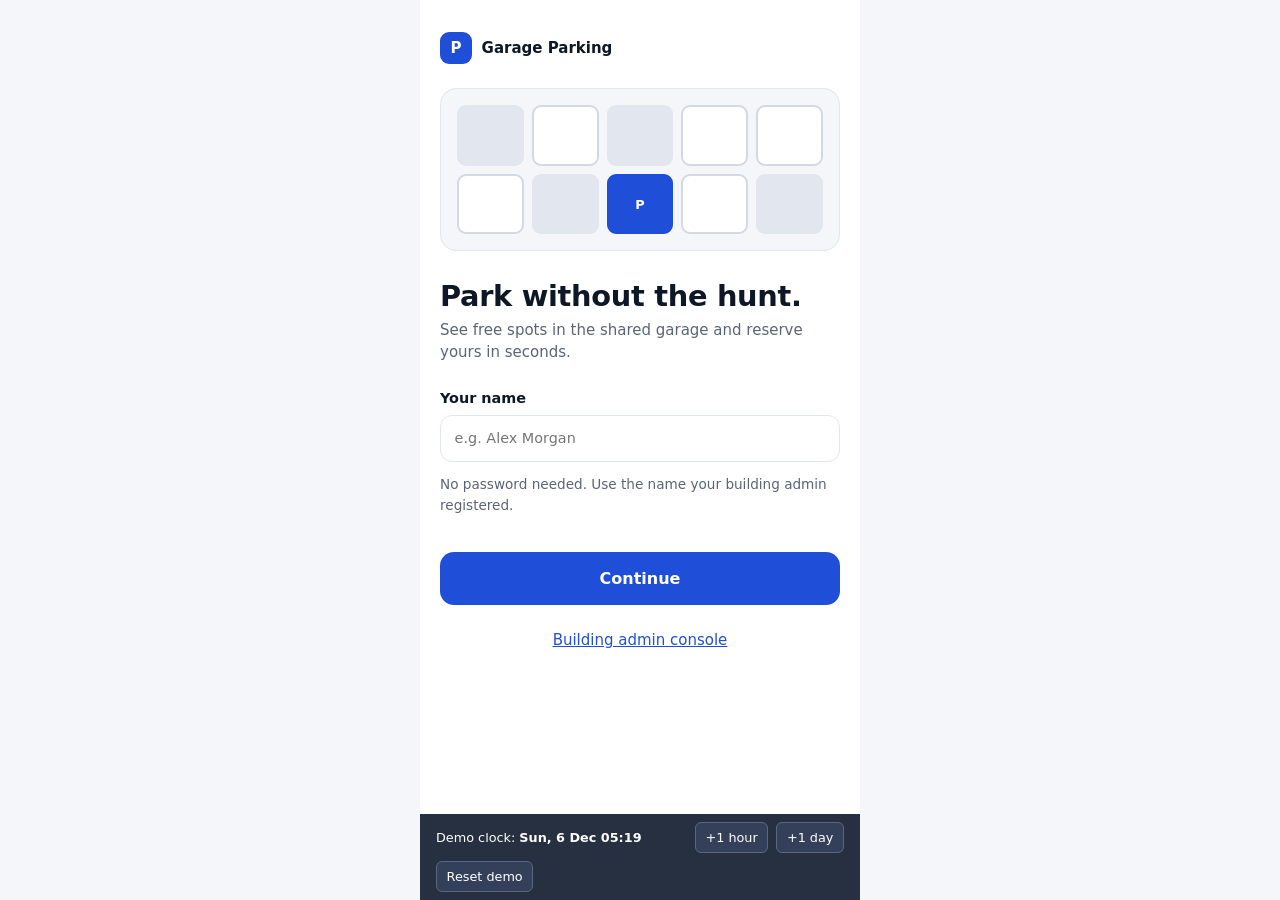
==== mockup/index.html @ e89934b0 "Mockup website in the design style, double-booking fix, plan update Co-Authored-By: Claude Opus 5.5 " ====
<!doctype html>
<!-- Screen 1: Sign in. Drivers identify themselves by name only, no password. -->
<html lang="en">
<head>
  <meta charset="utf-8">
  <meta name="viewport" content="width=device-width, initial-scale=1">
  <title>Garage Parking</title>
  <link rel="stylesheet" href="style.css">
</head>
<body>
  <div class="phone">
    <div class="welcome">
      <span class="logo"><i>P</i>Garage Parking</span>
      <div class="hero"><span class="t"></span><span></span><span class="t"></span><span></span><span></span>
        <span></span><span class="t"></span><span class="p">P</span><span></span><span class="t"></span></div>
      <div><h1>Park without the hunt.</h1>
        <p class="muted">See free spots in the shared garage and reserve yours in seconds.</p></div>
      <form id="form">
        <label class="field">Your name <input type="text" id="name" placeholder="e.g. Alex Morgan" autocomplete="name" required></label>
        <p class="hint">No password needed. Use the name your building admin registered.</p>
        <p class="error" id="error" role="alert"></p>
        <button class="btn" type="submit">Continue</button>
      </form>
      <p class="center"><a href="admin-spots.html">Building admin console</a></p>
    </div>
  </div>
  <script src="store.js"></script>
  <script src="ui.js"></script>
  <script>
    // Already signed in: go straight to finding a spot.
    const db = Store.load();
    if (db.currentDriver) location.replace('find.html');
    UI.demo(db, document.querySelector('.phone'));
    document.getElementById('form').addEventListener('submit', (e) => {
      e.preventDefault();
      try { Store.signIn(db, document.getElementById('name').value); location.href = 'find.html'; }
      catch (err) { document.getElementById('error').textContent = err.message; }
    });
  </script>
</body>
</html>
---- mockup/style.css ----
/* style.css - shared look for all screens, following "Garage Parking App Prototype.html".
   Driver screens: a phone-width column. Admin screens: sidebar + content. */
:root {
  --blue: #1f4fd8; --blue-text: #173daa; --blue-soft: #e8eefc;
  --text: #0e1726; --muted: #5b6475; --line: #e2e6ee; --bg: #f4f6fa; --card: #fff;
  --free-line: #9db0d6; --taken: #e2e6ee;
  --green-soft: #ddf3ea; --green-text: #0b5e41; --grey-soft: #edeff3; --grey-text: #3a4352;
  --warn-soft: #fff4d6; --warn-text: #7a5600; --error: #b3261e;
}
* { box-sizing: border-box; }
body { margin: 0; font: 15px/1.5 Inter, system-ui, -apple-system, "Segoe UI", Roboto, sans-serif; background: var(--bg); color: var(--text); }
h1 { font-size: 1.45rem; font-weight: 800; margin: 0; letter-spacing: -.01em; }
h2 { font-size: 1rem; font-weight: 800; margin: 0; }
p { margin: 0; }
a { color: var(--blue); }
.muted { color: var(--muted); }
.label { font-size: .85rem; font-weight: 700; color: var(--muted); margin: 1.25rem 0 .5rem; }
.error { color: var(--error); font-weight: 600; min-height: 1.4em; margin: .5rem 0; }
.card { background: var(--card); border: 1px solid var(--line); border-radius: 16px; padding: 1rem; }

/* Logo: blue "P" tile */
.logo { display: flex; align-items: center; gap: .6rem; font-weight: 800; color: var(--text); text-decoration: none; }
.logo i { display: grid; place-items: center; width: 32px; height: 32px; border-radius: 9px; background: var(--blue); color: #fff; font-style: normal; font-weight: 800; }
.logo small { display: block; font-size: .75rem; font-weight: 500; color: var(--muted); }

/* Buttons */
.btn { display: block; width: 100%; padding: .9rem 1rem; font: inherit; font-size: 1rem; font-weight: 700; text-align: center; border: 0; border-radius: 14px; background: var(--blue); color: #fff; cursor: pointer; text-decoration: none; }
.btn:disabled { background: #b8c0cc; cursor: default; }
.btn.ghost { background: transparent; color: var(--blue); }
.btn.small { display: inline-block; width: auto; padding: .55rem 1rem; font-size: .9rem; border-radius: 10px; }
input[type=text], select { display: block; width: 100%; padding: .75rem .85rem; font: inherit; border: 1px solid var(--line); border-radius: 12px; background: #fff; color: var(--text); }
input:focus, select:focus, button:focus-visible { outline: 2px solid var(--blue); outline-offset: 2px; }
.field { display: block; font-weight: 700; font-size: .9rem; margin-bottom: .75rem; }
.field input, .field select { margin-top: .35rem; font-weight: 400; }

/* ---------- Driver app ---------- */
.phone { max-width: 440px; margin: 0 auto; min-height: 100vh; background: var(--card); display: flex; flex-direction: column; }
.phone main { flex: 1; padding: 1rem 1.25rem 1.5rem; background: var(--bg); }
.app-head { display: flex; justify-content: space-between; align-items: center; padding: 1rem 1.25rem .75rem; background: var(--card); border-bottom: 1px solid var(--line); }
.hello { font-size: .85rem; color: var(--muted); }
.avatar { width: 40px; height: 40px; border-radius: 50%; border: 0; background: var(--blue-soft); color: var(--blue-text); font: inherit; font-weight: 800; cursor: pointer; }
.tabs { display: flex; gap: 1.25rem; padding: 0 1.25rem; background: var(--card); border-bottom: 1px solid var(--line); }
.tabs a { padding: .6rem 0; color: var(--muted); font-weight: 600; text-decoration: none; border-bottom: 2px solid transparent; }
.tabs a[aria-current="page"] { color: var(--blue); border-color: var(--blue); }

/* Sign-in screen */
.welcome { padding: 2rem 1.25rem; display: flex; flex-direction: column; gap: 1.5rem; flex: 1; }
.hero { display: grid; grid-template-columns: repeat(5, 1fr); gap: .5rem; padding: 1rem; background: var(--bg); border: 1px solid var(--line); border-radius: 16px; }
.hero span { aspect-ratio: 1.1; border-radius: 9px; border: 2px solid #d3d9e4; background: #fff; }
.hero span.t { background: var(--taken); border-color: var(--taken); }
.hero span.p { background: var(--blue); border-color: var(--blue); color: #fff; display: grid; place-items: center; font-weight: 800; font-size: .8rem; }
.welcome h1 { font-size: 1.8rem; }
.hint { font-size: .85rem; color: var(--muted); margin-top: .4rem; }

/* Vehicle cards and day chips */
.choices { display: grid; grid-template-columns: repeat(3, 1fr); gap: .5rem; }
.days { display: grid; grid-template-columns: repeat(4, 1fr); gap: .5rem; }
.choice { text-align: left; padding: .75rem; border: 2px solid var(--line); border-radius: 16px; background: #fff; color: var(--text); font: inherit; cursor: pointer; }
.choice svg { width: 22px; height: 22px; display: block; margin-bottom: .5rem; }
.choice b { display: block; font-size: .9rem; }
.choice small { font-size: .8rem; color: var(--muted); }
.choice[aria-pressed="true"] { background: var(--blue); border-color: var(--blue); color: #fff; }
.choice[aria-pressed="true"] small { color: #dbe4fb; }
.day { text-align: center; padding: .5rem .25rem; border-radius: 14px; }
.day[aria-pressed="true"] { background: var(--blue-soft); color: var(--blue-text); border-color: var(--blue); }
.day[aria-pressed="true"] small { color: var(--blue-text); }
.slots { display: grid; grid-template-columns: repeat(5, 1fr); gap: .4rem; }
.slot { padding: .5rem 0; border: 2px solid var(--line); border-radius: 10px; background: #fff; font: inherit; font-size: .85rem; font-weight: 700; color: var(--text); cursor: pointer; }
.slot[aria-pressed="true"] { background: var(--blue-soft); border-color: var(--blue); color: var(--blue-text); }
.slot:disabled { color: #b0b7c3; background: var(--bg); cursor: default; }

/* Spot grid */
.pick { margin-top: 1.25rem; }
.pick-head { display: flex; justify-content: space-between; align-items: baseline; }
.free-count { color: var(--green-text); font-weight: 700; font-size: .9rem; }
.legend { display: flex; gap: 1rem; font-size: .8rem; color: var(--muted); margin: .6rem 0 .75rem; }
.legend span::before { content: ""; display: inline-block; width: 12px; height: 12px; border-radius: 3px; margin-right: .35rem; vertical-align: -1px; border: 1px solid var(--free-line); background: #fff; }
.legend .t::before { background: var(--taken); border-color: var(--taken); }
.legend .s::before { background: var(--blue); border-color: var(--blue); }
.grid { display: grid; grid-template-columns: repeat(5, 1fr); gap: .5rem; }
.spot { padding: .7rem 0; border-radius: 10px; font: inherit; font-size: .82rem; font-weight: 700; border: 1px solid var(--free-line); background: #fff; color: var(--blue-text); cursor: pointer; }
.spot.taken { background: var(--taken); border-color: var(--taken); color: var(--muted); font-weight: 600; cursor: not-allowed; }
.spot[aria-pressed="true"] { background: var(--blue); border-color: var(--blue); color: #fff; font-weight: 800; }
.sticky { position: sticky; bottom: 0; padding: .75rem 0 .25rem; background: linear-gradient(transparent, var(--bg) 30%); }

/* Reservation and check-in screens */
.eyebrow { font-size: .85rem; font-weight: 700; color: var(--muted); }
.spot-number { text-align: center; padding: 1.25rem; margin: 1rem 0; border-radius: 16px; background: var(--blue-soft); }
.spot-number b { display: block; font-size: 3.2rem; font-weight: 800; color: var(--blue-text); line-height: 1.1; }
.facts { display: grid; grid-template-columns: auto 1fr; gap: .45rem 1rem; margin: 0 0 1rem; }
.facts dt { color: var(--muted); }
.facts dd { margin: 0; font-weight: 700; text-align: right; }
.note { font-size: .88rem; padding: .75rem .9rem; border-radius: 12px; background: var(--warn-soft); color: var(--warn-text); margin-bottom: 1rem; }
.done-icon { width: 64px; height: 64px; border-radius: 50%; background: var(--green-soft); color: var(--green-text); display: grid; place-items: center; font-size: 2rem; margin: 1rem auto; }
.center { text-align: center; }
.stack > * + * { margin-top: .6rem; }

/* My reservations list */
.res { display: flex; gap: 1rem; align-items: center; text-decoration: none; color: var(--text); margin-bottom: .6rem; }
.res .num { font-size: 1.3rem; font-weight: 800; min-width: 4rem; color: var(--blue-text); }
.res .info { flex: 1; font-size: .9rem; }

/* Status pills (same colours as the design's admin table) */
.pill { display: inline-block; font-size: .75rem; font-weight: 700; padding: .15rem .6rem; border-radius: 13px; }
.pill.free { background: var(--green-soft); color: var(--green-text); }
.pill.reserved { background: var(--blue-soft); color: var(--blue-text); }
.pill.checked-in { background: var(--grey-soft); color: var(--grey-text); }
.pill.released, .pill.warn { background: var(--warn-soft); color: var(--warn-text); }

/* No-show reminder pop-up */
.overlay { position: fixed; inset: 0; background: rgba(14, 23, 38, .45); display: grid; place-items: end center; padding: 1rem; }
.modal { background: #fff; border-radius: 20px; padding: 1.25rem; max-width: 420px; width: 100%; }
.modal h2 { font-size: 1.15rem; margin-bottom: .5rem; }
.modal p { color: var(--muted); margin-bottom: 1rem; }

/* ---------- Admin console ---------- */
.admin { display: grid; grid-template-columns: 220px 1fr; min-height: 100vh; }
.side { background: var(--card); border-right: 1px solid var(--line); padding: 1.25rem .75rem; }
.side nav { margin-top: 1.5rem; display: flex; flex-direction: column; gap: .25rem; }
.side nav a { padding: .55rem .75rem; border-radius: 10px; color: var(--text); font-weight: 600; text-decoration: none; }
.side nav a[aria-current="page"] { background: var(--blue-soft); color: var(--blue-text); }
.content { padding: 1.5rem 2rem 2rem; max-width: 1000px; }
.content > * + * { margin-top: 1.25rem; }
.sub { color: var(--muted); margin-top: .25rem; }
.stats { display: grid; grid-template-columns: repeat(3, 1fr); gap: 1rem; }
.stats b { display: block; font-size: 1.8rem; font-weight: 800; }
.stats small { color: var(--muted); }
.form-row { display: grid; grid-template-columns: 1fr 1fr auto; gap: .75rem; align-items: end; }
.form-row .field { margin: 0; }
.table-head { display: flex; justify-content: space-between; align-items: center; gap: 1rem; flex-wrap: wrap; margin-bottom: .75rem; }
.filters { display: flex; gap: .4rem; flex-wrap: wrap; }
.filters button { padding: .35rem .8rem; border-radius: 99px; border: 1px solid var(--line); background: #fff; font: inherit; font-size: .85rem; font-weight: 700; cursor: pointer; }
.filters button[aria-pressed="true"] { background: var(--blue); border-color: var(--blue); color: #fff; }
table { width: 100%; border-collapse: collapse; font-size: .9rem; }
th { text-align: left; font-size: .78rem; color: var(--muted); font-weight: 700; padding: .6rem .75rem; background: var(--bg); }
td { padding: .7rem .75rem; border-top: 1px solid var(--line); }
td:first-child { font-weight: 800; }
.link-danger { border: 0; background: none; color: var(--error); font: inherit; font-weight: 600; cursor: pointer; }
.who { display: flex; align-items: center; gap: .6rem; }
.who i { display: grid; place-items: center; width: 30px; height: 30px; border-radius: 50%; background: var(--blue-soft); color: var(--blue-text); font-style: normal; font-weight: 800; font-size: .8rem; }
.scroll { overflow-x: auto; }

/* Admin on phones: sidebar becomes a top bar */
@media (max-width: 760px) {
  .admin { grid-template-columns: 1fr; }
  .side { border-right: 0; border-bottom: 1px solid var(--line); display: flex; justify-content: space-between; align-items: center; padding: .75rem 1rem; }
  .side nav { margin: 0; flex-direction: row; }
  .content { padding: 1rem; }
  .stats { grid-template-columns: 1fr; }
  .form-row { grid-template-columns: 1fr; }
}

/* Demo controls (not part of the design: lets the pitch jump ahead in time) */
.demo { background: #263040; color: #fff; padding: .5rem 1rem; display: flex; flex-wrap: wrap; gap: .5rem; align-items: center; font-size: .8rem; }
.demo button { font: inherit; padding: .3rem .6rem; border-radius: 6px; border: 1px solid #5a677c; background: #34405a; color: #fff; cursor: pointer; }
.demo span { margin-right: auto; }
.admin .demo { grid-column: 1 / -1; }
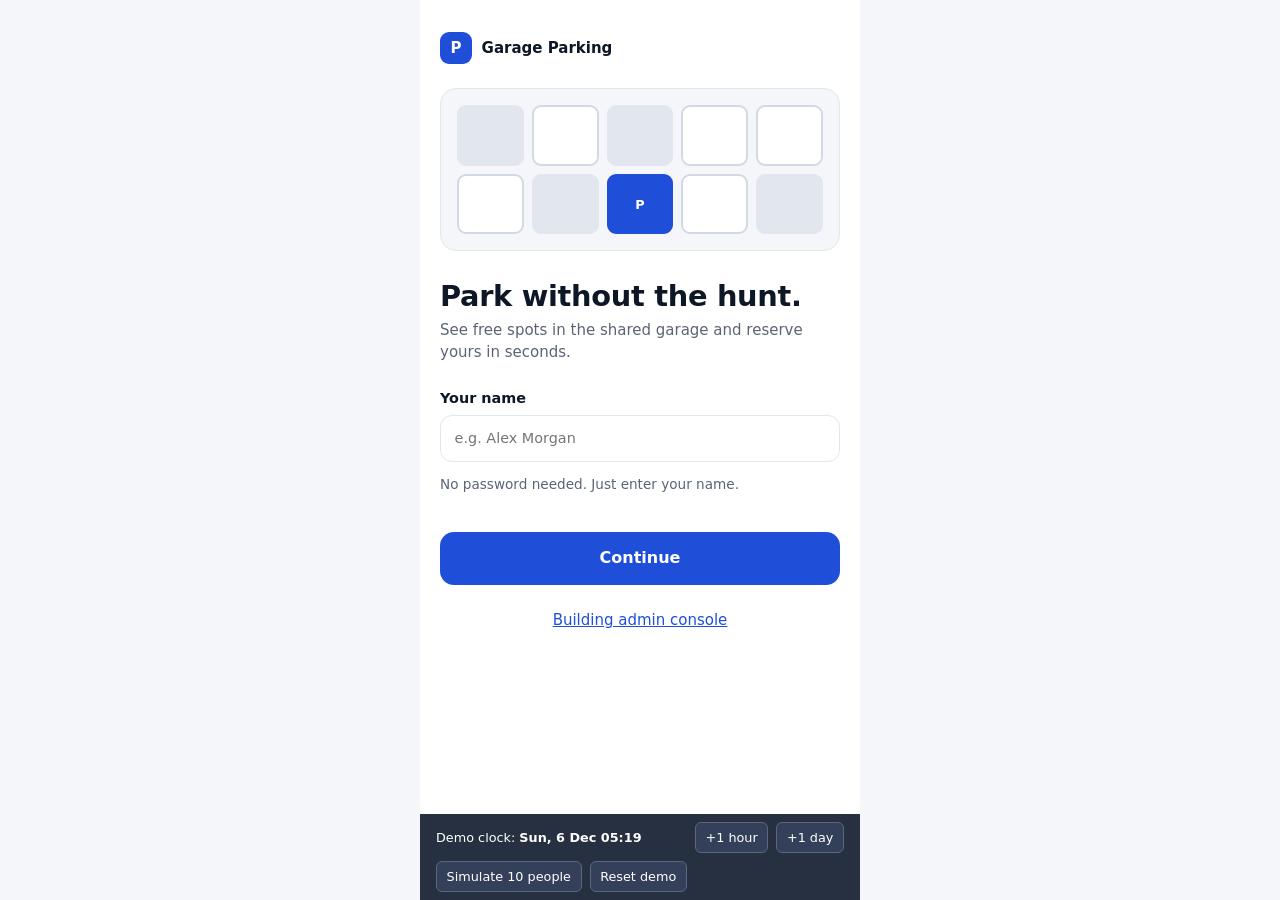
==== commit 99f27500: "Mockup follows new spec: bicycles, day booking, 7 days ahead, cancel, admin sign-on, block, book for" ====
--- a/mockup/index.html
+++ b/mockup/index.html
@@ -17,7 +17,7 @@
         <p class="muted">See free spots in the shared garage and reserve yours in seconds.</p></div>
       <form id="form">
         <label class="field">Your name <input type="text" id="name" placeholder="e.g. Alex Morgan" autocomplete="name" required></label>
-        <p class="hint">No password needed. Use the name your building admin registered.</p>
+        <p class="hint">No password needed. Just enter your name.</p>
         <p class="error" id="error" role="alert"></p>
         <button class="btn" type="submit">Continue</button>
       </form>
--- a/mockup/style.css
+++ b/mockup/style.css
@@ -28,7 +28,7 @@
 .btn:disabled { background: #b8c0cc; cursor: default; }
 .btn.ghost { background: transparent; color: var(--blue); }
 .btn.small { display: inline-block; width: auto; padding: .55rem 1rem; font-size: .9rem; border-radius: 10px; }
-input[type=text], select { display: block; width: 100%; padding: .75rem .85rem; font: inherit; border: 1px solid var(--line); border-radius: 12px; background: #fff; color: var(--text); }
+input[type=text], input[type=password], select { display: block; width: 100%; padding: .75rem .85rem; font: inherit; border: 1px solid var(--line); border-radius: 12px; background: #fff; color: var(--text); }
 input:focus, select:focus, button:focus-visible { outline: 2px solid var(--blue); outline-offset: 2px; }
 .field { display: block; font-weight: 700; font-size: .9rem; margin-bottom: .75rem; }
 .field input, .field select { margin-top: .35rem; font-weight: 400; }
@@ -53,8 +53,12 @@
 .hint { font-size: .85rem; color: var(--muted); margin-top: .4rem; }
 
 /* Vehicle cards and day chips */
-.choices { display: grid; grid-template-columns: repeat(3, 1fr); gap: .5rem; }
-.days { display: grid; grid-template-columns: repeat(4, 1fr); gap: .5rem; }
+.choices { display: grid; grid-template-columns: repeat(2, 1fr); gap: .5rem; }
+.choices .choice { display: grid; grid-template-columns: auto 1fr; column-gap: .6rem; align-items: center; }
+.choices .choice svg { grid-row: span 2; margin: 0; }
+/* 8 days (today + 7): a row you can swipe sideways */
+.days { display: flex; gap: .5rem; overflow-x: auto; padding-bottom: .25rem; }
+.days .day { flex: 0 0 76px; }
 .choice { text-align: left; padding: .75rem; border: 2px solid var(--line); border-radius: 16px; background: #fff; color: var(--text); font: inherit; cursor: pointer; }
 .choice svg { width: 22px; height: 22px; display: block; margin-bottom: .5rem; }
 .choice b { display: block; font-size: .9rem; }
@@ -106,12 +110,16 @@
 .pill.reserved { background: var(--blue-soft); color: var(--blue-text); }
 .pill.checked-in { background: var(--grey-soft); color: var(--grey-text); }
 .pill.released, .pill.warn { background: var(--warn-soft); color: var(--warn-text); }
+.pill.blocked { background: #fde7e5; color: var(--error); }
+.pill.cancelled { background: var(--grey-soft); color: var(--muted); text-decoration: line-through; }
 
 /* No-show reminder pop-up */
 .overlay { position: fixed; inset: 0; background: rgba(14, 23, 38, .45); display: grid; place-items: end center; padding: 1rem; }
 .modal { background: #fff; border-radius: 20px; padding: 1.25rem; max-width: 420px; width: 100%; }
 .modal h2 { font-size: 1.15rem; margin-bottom: .5rem; }
 .modal p { color: var(--muted); margin-bottom: 1rem; }
+.sim-log { margin: 0 0 1rem; padding-left: 1.1rem; font-size: .88rem; max-height: 50vh; overflow-y: auto; }
+.sim-log li { margin-bottom: .25rem; }
 
 /* ---------- Admin console ---------- */
 .admin { display: grid; grid-template-columns: 220px 1fr; min-height: 100vh; }
@@ -122,7 +130,7 @@
 .content { padding: 1.5rem 2rem 2rem; max-width: 1000px; }
 .content > * + * { margin-top: 1.25rem; }
 .sub { color: var(--muted); margin-top: .25rem; }
-.stats { display: grid; grid-template-columns: repeat(3, 1fr); gap: 1rem; }
+.stats { display: grid; grid-template-columns: repeat(4, 1fr); gap: 1rem; }
 .stats b { display: block; font-size: 1.8rem; font-weight: 800; }
 .stats small { color: var(--muted); }
 .form-row { display: grid; grid-template-columns: 1fr 1fr auto; gap: .75rem; align-items: end; }
@@ -135,7 +143,13 @@
 th { text-align: left; font-size: .78rem; color: var(--muted); font-weight: 700; padding: .6rem .75rem; background: var(--bg); }
 td { padding: .7rem .75rem; border-top: 1px solid var(--line); }
 td:first-child { font-weight: 800; }
-.link-danger { border: 0; background: none; color: var(--error); font: inherit; font-weight: 600; cursor: pointer; }
+.link-danger, .link, .side-link { border: 0; background: none; color: var(--error); font: inherit; font-weight: 600; cursor: pointer; padding: .2rem .3rem; }
+.link { color: var(--blue); }
+.side-link { color: var(--muted); text-align: left; padding: .55rem .75rem; }
+.actions { white-space: nowrap; }
+.btn.danger { color: var(--error); }
+.day-pick { max-width: 260px; }
+.res a { color: inherit; text-decoration: none; }
 .who { display: flex; align-items: center; gap: .6rem; }
 .who i { display: grid; place-items: center; width: 30px; height: 30px; border-radius: 50%; background: var(--blue-soft); color: var(--blue-text); font-style: normal; font-weight: 800; font-size: .8rem; }
 .scroll { overflow-x: auto; }
